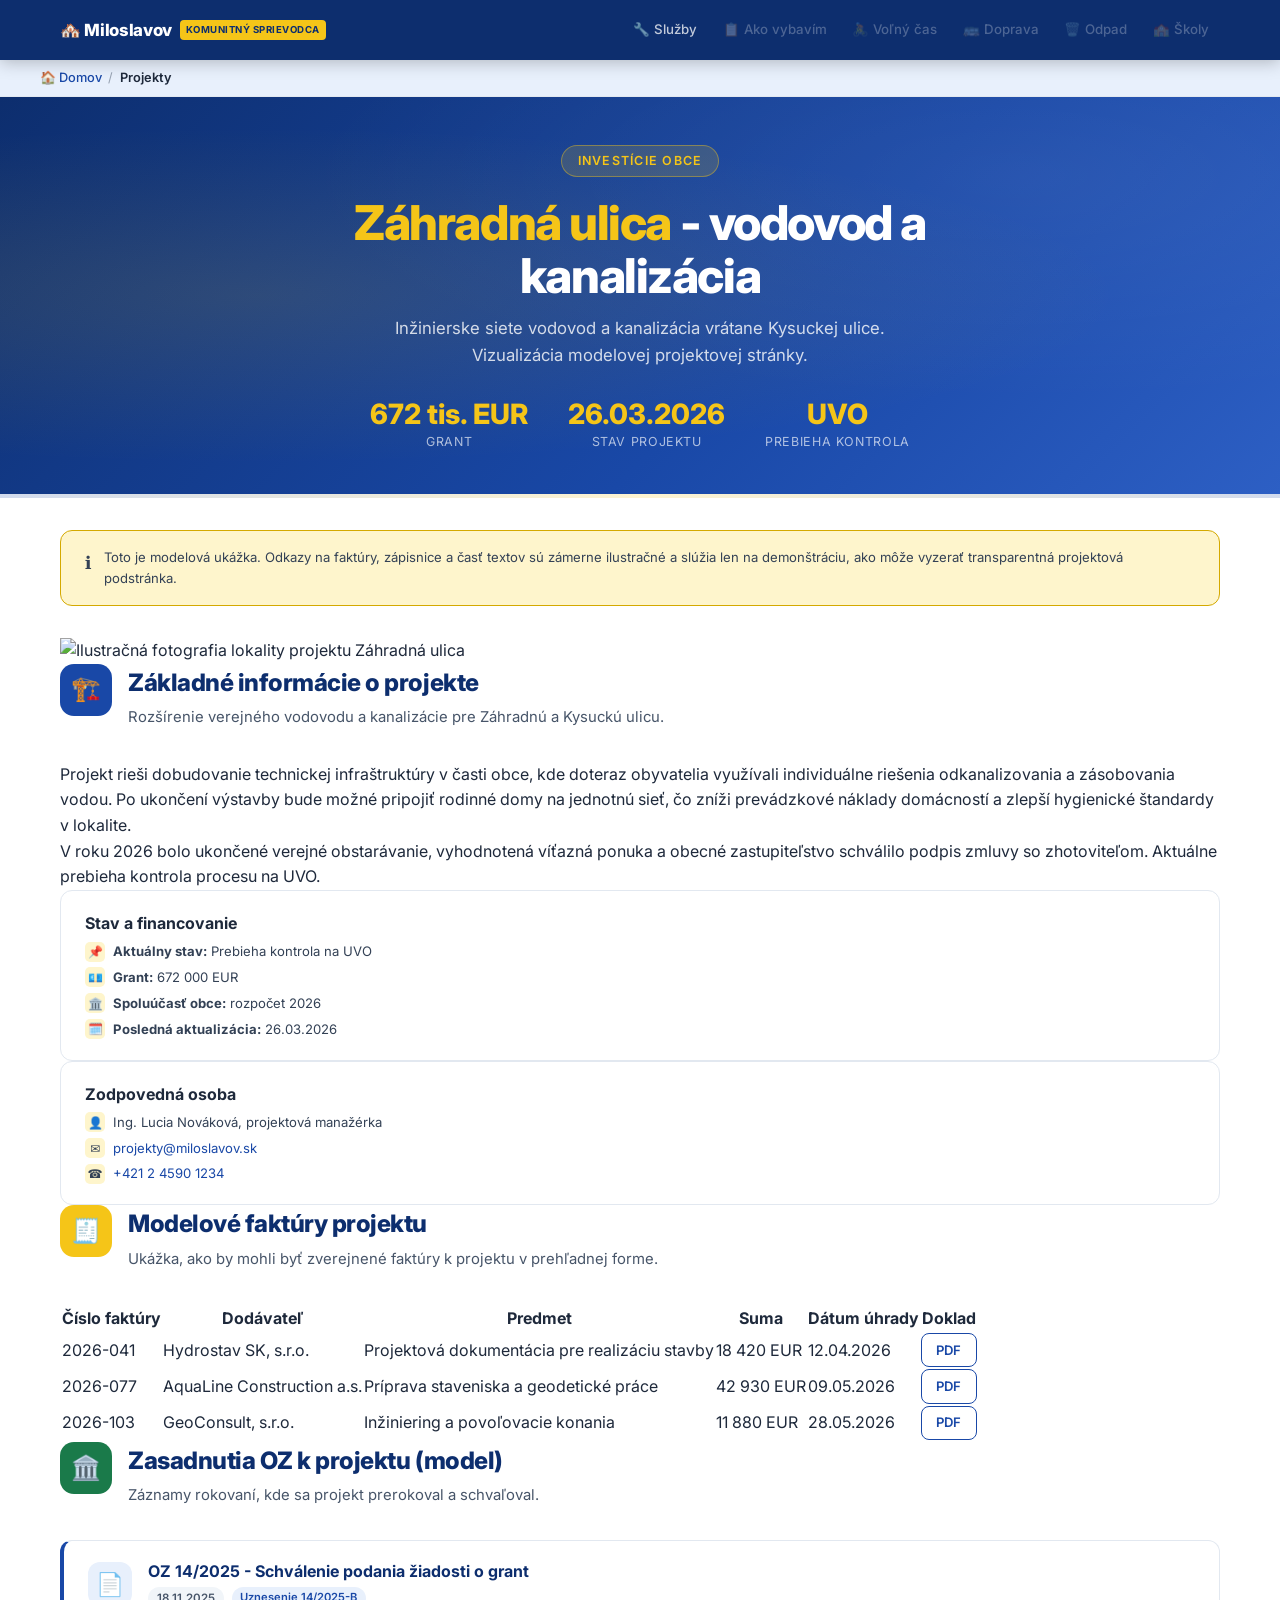
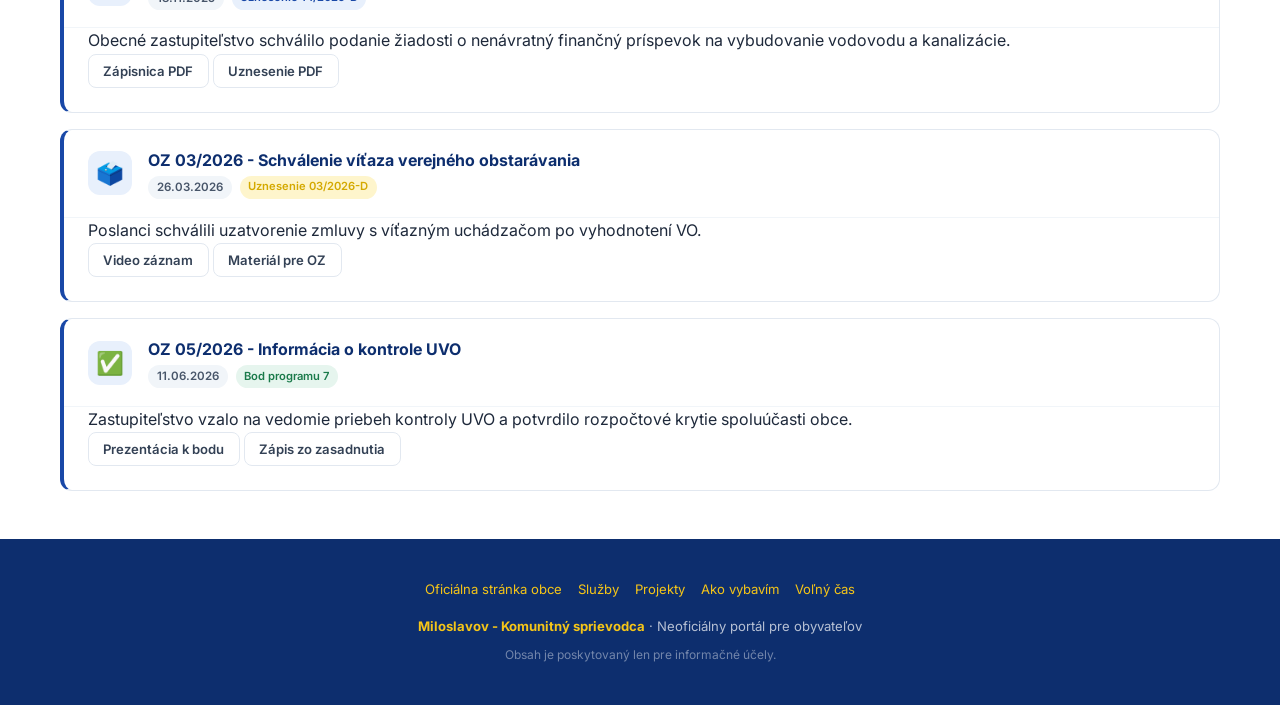
==== projekty/index.html @ 595dd6c3 "feat: Pridaná úvodná stránka, stránka služieb s prvými prevádzkami, modelová stránka projektu" ====
<!DOCTYPE html>
<html lang="sk">
<head>
  <meta charset="UTF-8" />
  <meta name="viewport" content="width=device-width, initial-scale=1.0" />
  <title>Projekty obce - Záhradná ulica | Miloslavov</title>
  <meta name="description" content="Modelová stránka projektu obce: Záhradná ulica - vodovod a kanalizácia." />
  <link rel="preconnect" href="https://fonts.googleapis.com" />
  <link rel="preconnect" href="https://fonts.gstatic.com" crossorigin />
  <link href="https://fonts.googleapis.com/css2?family=Inter:wght@400;500;600;700;800&display=swap" rel="stylesheet" />
  <link rel="stylesheet" href="../assets/style.css" />
</head>
<body>
<script src="../assets/nav.js"></script>
<div class="breadcrumb-bar"><div class="breadcrumb"><a href="../">🏠 Domov</a> <span class="sep">/</span> <span class="current">Projekty</span></div></div>
<header class="hero compact">
  <div class="hero-content">
    <div class="hero-label">Investície obce</div>
    <h1><span>Záhradná ulica</span> - vodovod a kanalizácia</h1>
    <p>Inžinierske siete vodovod a kanalizácia vrátane Kysuckej ulice. Vizualizácia modelovej projektovej stránky.</p>
    <div class="hero-stats">
      <div class="hero-stat"><span class="num">672 tis. EUR</span><span class="lbl">grant</span></div>
      <div class="hero-stat"><span class="num">26.03.2026</span><span class="lbl">stav projektu</span></div>
      <div class="hero-stat"><span class="num">UVO</span><span class="lbl">prebieha kontrola</span></div>
    </div>
  </div>
</header>
<div class="colored-divider"></div>

<main class="page-wrapper tight">
  <div class="disclaimer">
    <div class="disclaimer-icon">ℹ️</div>
    <div>
      Toto je modelová ukážka. Odkazy na faktúry, zápisnice a časť textov sú zámerne ilustračné a slúžia len na demonštráciu, ako môže vyzerať transparentná projektová podstránka.
    </div>
  </div>

  <section class="project-layout">
    <article class="project-main-card">
      <img class="project-cover" src="https://i.imgur.com/CqwAj5X.jpeg" alt="Ilustračná fotografia lokality projektu Záhradná ulica" />
      <div class="project-main-content">
        <div class="section-header">
          <div class="section-icon">🏗️</div>
          <div class="section-title-group">
            <h2>Základné informácie o projekte</h2>
            <p>Rozšírenie verejného vodovodu a kanalizácie pre Záhradnú a Kysuckú ulicu.</p>
          </div>
        </div>
        <p>
          Projekt rieši dobudovanie technickej infraštruktúry v časti obce, kde doteraz obyvatelia využívali
          individuálne riešenia odkanalizovania a zásobovania vodou. Po ukončení výstavby bude možné pripojiť
          rodinné domy na jednotnú sieť, čo zníži prevádzkové náklady domácností a zlepší hygienické štandardy v lokalite.
        </p>
        <p>
          V roku 2026 bolo ukončené verejné obstarávanie, vyhodnotená víťazná ponuka a obecné zastupiteľstvo
          schválilo podpis zmluvy so zhotoviteľom. Aktuálne prebieha kontrola procesu na UVO.
        </p>
      </div>
    </article>

    <aside class="project-side-stack">
      <div class="service-card">
        <h3>Stav a financovanie</h3>
        <div class="contact-list">
          <div class="contact-item"><span class="icon">📌</span><span><strong>Aktuálny stav:</strong> Prebieha kontrola na UVO</span></div>
          <div class="contact-item"><span class="icon">💶</span><span><strong>Grant:</strong> 672 000 EUR</span></div>
          <div class="contact-item"><span class="icon">🏛️</span><span><strong>Spoluúčasť obce:</strong> rozpočet 2026</span></div>
          <div class="contact-item"><span class="icon">🗓️</span><span><strong>Posledná aktualizácia:</strong> 26.03.2026</span></div>
        </div>
      </div>

      <div class="service-card">
        <h3>Zodpovedná osoba</h3>
        <div class="contact-list">
          <div class="contact-item"><span class="icon">👤</span><span>Ing. Lucia Nováková, projektová manažérka</span></div>
          <div class="contact-item"><span class="icon">✉️</span><span><a href="mailto:projekty@miloslavov.sk">projekty@miloslavov.sk</a></span></div>
          <div class="contact-item"><span class="icon">☎️</span><span><a href="tel:+421245901234">+421 2 4590 1234</a></span></div>
        </div>
      </div>
    </aside>
  </section>

  <section class="project-section">
    <div class="section-header">
      <div class="section-icon yellow">🧾</div>
      <div class="section-title-group">
        <h2>Modelové faktúry projektu</h2>
        <p>Ukážka, ako by mohli byť zverejnené faktúry k projektu v prehľadnej forme.</p>
      </div>
    </div>
    <div class="project-table-wrap">
      <table class="project-table">
        <thead>
          <tr>
            <th>Číslo faktúry</th>
            <th>Dodávateľ</th>
            <th>Predmet</th>
            <th>Suma</th>
            <th>Dátum úhrady</th>
            <th>Doklad</th>
          </tr>
        </thead>
        <tbody>
          <tr>
            <td>2026-041</td>
            <td>Hydrostav SK, s.r.o.</td>
            <td>Projektová dokumentácia pre realizáciu stavby</td>
            <td>18 420 EUR</td>
            <td>12.04.2026</td>
            <td><a class="link-btn" href="#">PDF</a></td>
          </tr>
          <tr>
            <td>2026-077</td>
            <td>AquaLine Construction a.s.</td>
            <td>Príprava staveniska a geodetické práce</td>
            <td>42 930 EUR</td>
            <td>09.05.2026</td>
            <td><a class="link-btn" href="#">PDF</a></td>
          </tr>
          <tr>
            <td>2026-103</td>
            <td>GeoConsult, s.r.o.</td>
            <td>Inžiniering a povoľovacie konania</td>
            <td>11 880 EUR</td>
            <td>28.05.2026</td>
            <td><a class="link-btn" href="#">PDF</a></td>
          </tr>
        </tbody>
      </table>
    </div>
  </section>

  <section class="project-section">
    <div class="section-header">
      <div class="section-icon green">🏛️</div>
      <div class="section-title-group">
        <h2>Zasadnutia OZ k projektu (model)</h2>
        <p>Záznamy rokovaní, kde sa projekt prerokoval a schvaľoval.</p>
      </div>
    </div>
    <div class="guide-list">
      <article class="guide-card open">
        <div class="guide-header">
          <div class="guide-icon">📄</div>
          <div class="guide-header-text">
            <h2>OZ 14/2025 - Schválenie podania žiadosti o grant</h2>
            <div class="guide-header-meta"><span class="guide-time">18.11.2025</span><span class="tag">Uznesenie 14/2025-B</span></div>
          </div>
        </div>
        <div class="guide-body">
          <p>Obecné zastupiteľstvo schválilo podanie žiadosti o nenávratný finančný príspevok na vybudovanie vodovodu a kanalizácie.</p>
          <a class="link-btn secondary" href="#">Zápisnica PDF</a>
          <a class="link-btn secondary" href="#">Uznesenie PDF</a>
        </div>
      </article>

      <article class="guide-card open">
        <div class="guide-header">
          <div class="guide-icon">🗳️</div>
          <div class="guide-header-text">
            <h2>OZ 03/2026 - Schválenie víťaza verejného obstarávania</h2>
            <div class="guide-header-meta"><span class="guide-time">26.03.2026</span><span class="tag yellow">Uznesenie 03/2026-D</span></div>
          </div>
        </div>
        <div class="guide-body">
          <p>Poslanci schválili uzatvorenie zmluvy s víťazným uchádzačom po vyhodnotení VO.</p>
          <a class="link-btn secondary" href="#">Video záznam</a>
          <a class="link-btn secondary" href="#">Materiál pre OZ</a>
        </div>
      </article>

      <article class="guide-card open">
        <div class="guide-header">
          <div class="guide-icon">✅</div>
          <div class="guide-header-text">
            <h2>OZ 05/2026 - Informácia o kontrole UVO</h2>
            <div class="guide-header-meta"><span class="guide-time">11.06.2026</span><span class="tag green">Bod programu 7</span></div>
          </div>
        </div>
        <div class="guide-body">
          <p>Zastupiteľstvo vzalo na vedomie priebeh kontroly UVO a potvrdilo rozpočtové krytie spoluúčasti obce.</p>
          <a class="link-btn secondary" href="#">Prezentácia k bodu</a>
          <a class="link-btn secondary" href="#">Zápis zo zasadnutia</a>
        </div>
      </article>
    </div>
  </section>
</main>

<footer>
  <div class="footer-links">
    <a href="https://www.miloslavov.sk" target="_blank" rel="noopener">Oficiálna stránka obce</a>
    <a href="../sluzby/">Služby</a>
    <a href="../projekty/">Projekty</a>
    <a href="../ako-vybavim/">Ako vybavím</a>
    <a href="../volny-cas/">Voľný čas</a>
  </div>
  <p><strong>Miloslavov - Komunitný sprievodca</strong> · Neoficiálny portál pre obyvateľov</p>
  <p style="margin-top:0.5rem;font-size:0.75rem;opacity:0.6;">Obsah je poskytovaný len pre informačné účely.</p>
</footer>
</body>
</html>
---- assets/style.css ----
/* ===================== PREMENNÉ / FARBY ===================== */
:root {
  --blue:        #1948A7;
  --blue-dark:   #0D2E6E;
  --blue-light:  #E8F0FC;
  --blue-mid:    #2D5FC4;
  --yellow:      #F5C518;
  --yellow-dark: #D4A900;
  --yellow-light:#FEF5CC;
  --white:       #FFFFFF;
  --gray-50:     #F8FAFC;
  --gray-100:    #F1F5F9;
  --gray-200:    #E2E8F0;
  --gray-600:    #475569;
  --gray-700:    #334155;
  --gray-800:    #1E293B;
  --radius:      12px;
  --shadow:      0 4px 24px rgba(25,72,167,0.10);
  --shadow-md:   0 8px 32px rgba(25,72,167,0.16);
  --max-w:       1200px;
}

/* ===================== RESET ===================== */
*, *::before, *::after { box-sizing: border-box; margin: 0; padding: 0; }
html { scroll-behavior: smooth; }
body {
  font-family: 'Inter', system-ui, -apple-system, sans-serif;
  color: var(--gray-800);
  background: var(--white);
  line-height: 1.6;
}
a { color: inherit; text-decoration: none; }
ul { list-style: none; }

/* ===================== NAV ===================== */
.nav-wrapper {
  position: sticky;
  top: 0;
  z-index: 100;
  background: var(--blue-dark);
  box-shadow: 0 2px 16px rgba(0,0,0,0.25);
}
.nav-inner {
  max-width: var(--max-w);
  margin: 0 auto;
  padding: 0 1.25rem;
  display: flex;
  align-items: center;
  gap: 1rem;
  height: 60px;
}
.nav-brand {
  display: flex;
  align-items: center;
  gap: 0.5rem;
  color: var(--white);
  font-weight: 800;
  font-size: 1.05rem;
  letter-spacing: -0.02em;
  white-space: nowrap;
  flex-shrink: 0;
}
.nav-brand .badge {
  background: var(--yellow);
  color: var(--blue-dark);
  font-size: 0.6rem;
  font-weight: 700;
  padding: 2px 6px;
  border-radius: 4px;
  text-transform: uppercase;
  letter-spacing: 0.05em;
}
.nav-sep { flex: 1; }
.nav-links {
  display: flex;
  align-items: center;
  gap: 0.2rem;
  overflow-x: auto;
  scrollbar-width: none;
}
.nav-links::-webkit-scrollbar { display: none; }
.nav-links a {
  color: rgba(255,255,255,0.75);
  font-size: 0.83rem;
  font-weight: 500;
  padding: 0.4rem 0.7rem;
  border-radius: 8px;
  white-space: nowrap;
  transition: background 0.18s, color 0.18s;
}
.nav-links a:hover,
.nav-links a.active {
  background: rgba(255,255,255,0.13);
  color: var(--white);
}
.nav-links a.disabled {
  opacity: 0.35;
  cursor: not-allowed;
  pointer-events: none;
}

/* ===================== BREADCRUMB ===================== */
.breadcrumb-bar {
  background: var(--blue-light);
  border-bottom: 1px solid var(--gray-200);
  padding: 0.5rem 1.25rem;
}
.breadcrumb {
  max-width: var(--max-w);
  margin: 0 auto;
  display: flex;
  align-items: center;
  gap: 0.4rem;
  font-size: 0.8rem;
  color: var(--gray-600);
  flex-wrap: wrap;
}
.breadcrumb a { color: var(--blue); font-weight: 500; }
.breadcrumb a:hover { text-decoration: underline; }
.breadcrumb .sep { color: var(--gray-600); opacity: 0.5; }
.breadcrumb .current { color: var(--gray-800); font-weight: 600; }

/* ===================== HERO ===================== */
.hero {
  background: linear-gradient(135deg, var(--blue-dark) 0%, var(--blue) 60%, var(--blue-mid) 100%);
  color: var(--white);
  padding: 5rem 1.25rem 4rem;
  text-align: center;
  position: relative;
  overflow: hidden;
}
.hero::before {
  content: '';
  position: absolute;
  inset: 0;
  background:
    radial-gradient(ellipse at 20% 50%, rgba(245,197,24,0.12) 0%, transparent 60%),
    radial-gradient(ellipse at 80% 20%, rgba(255,255,255,0.06) 0%, transparent 50%);
}
.hero.compact { padding: 3rem 1.25rem 2.5rem; }
.hero-content { position: relative; max-width: 720px; margin: 0 auto; }
.hero-label {
  display: inline-block;
  background: rgba(245,197,24,0.15);
  border: 1px solid rgba(245,197,24,0.4);
  color: var(--yellow);
  font-size: 0.78rem;
  font-weight: 600;
  letter-spacing: 0.1em;
  text-transform: uppercase;
  padding: 0.3rem 1rem;
  border-radius: 100px;
  margin-bottom: 1.25rem;
}
.hero h1 {
  font-size: clamp(2rem, 5vw, 3rem);
  font-weight: 800;
  letter-spacing: -0.03em;
  line-height: 1.1;
  margin-bottom: 0.75rem;
}
.hero h1 span { color: var(--yellow); }
.hero p {
  font-size: 1.05rem;
  color: rgba(255,255,255,0.8);
  max-width: 560px;
  margin: 0 auto 2rem;
}
.hero-stats {
  display: flex;
  justify-content: center;
  gap: 2.5rem;
  flex-wrap: wrap;
}
.hero-stat .num {
  display: block;
  font-size: 1.75rem;
  font-weight: 800;
  color: var(--yellow);
  line-height: 1;
}
.hero-stat .lbl {
  font-size: 0.78rem;
  color: rgba(255,255,255,0.65);
  text-transform: uppercase;
  letter-spacing: 0.05em;
}

/* ===================== WRAPPER ===================== */
.page-wrapper {
  max-width: var(--max-w);
  margin: 0 auto;
  padding: 3rem 1.25rem;
}
.page-wrapper.tight { padding-top: 2rem; }

/* ===================== SEKCIA ===================== */
.section-header {
  display: flex;
  align-items: flex-start;
  gap: 1rem;
  margin-bottom: 2rem;
}
.section-icon {
  flex-shrink: 0;
  width: 52px;
  height: 52px;
  border-radius: 14px;
  display: flex;
  align-items: center;
  justify-content: center;
  font-size: 1.5rem;
  background: var(--blue);
  color: var(--white);
}
.section-icon.yellow { background: var(--yellow); color: var(--blue-dark); }
.section-icon.green  { background: #1A7A4A; color: var(--white); }
.section-title-group h2 {
  font-size: 1.5rem;
  font-weight: 800;
  letter-spacing: -0.02em;
  color: var(--blue-dark);
  margin-bottom: 0.25rem;
}
.section-title-group p { color: var(--gray-600); font-size: 0.93rem; }

/* ===================== HUB KARTY (index.html) ===================== */
.hub-grid {
  display: grid;
  grid-template-columns: repeat(auto-fill, minmax(320px, 1fr));
  gap: 1.25rem;
}
.hub-card {
  background: var(--white);
  border: 1px solid var(--gray-200);
  border-radius: var(--radius);
  padding: 1.75rem;
  display: flex;
  flex-direction: column;
  gap: 0.75rem;
  transition: box-shadow 0.2s, transform 0.2s, border-color 0.2s;
  text-decoration: none;
  color: inherit;
}
.hub-card:hover {
  box-shadow: var(--shadow-md);
  transform: translateY(-3px);
  border-color: var(--blue);
}
.hub-card-top {
  display: flex;
  align-items: center;
  gap: 1rem;
}
.hub-emoji {
  width: 52px;
  height: 52px;
  border-radius: 14px;
  display: flex;
  align-items: center;
  justify-content: center;
  font-size: 1.6rem;
  flex-shrink: 0;
  background: var(--blue-light);
}
.hub-emoji.yellow { background: var(--yellow-light); }
.hub-emoji.green  { background: #E6F5EE; }
.hub-card h3 { font-size: 1.05rem; font-weight: 700; color: var(--blue-dark); }
.hub-card p  { font-size: 0.84rem; color: var(--gray-600); flex: 1; }
.hub-card-footer {
  display: flex;
  align-items: center;
  justify-content: space-between;
  margin-top: 0.25rem;
}
.hub-count {
  font-size: 0.75rem;
  font-weight: 600;
  color: var(--gray-600);
  background: var(--gray-100);
  padding: 0.2rem 0.6rem;
  border-radius: 100px;
}
.hub-arrow {
  font-size: 0.82rem;
  font-weight: 700;
  color: var(--blue);
  display: flex;
  align-items: center;
  gap: 0.25rem;
  transition: gap 0.18s;
}
.hub-card:hover .hub-arrow { gap: 0.5rem; }

/* ── DISABLED HUB KARTA ── */
.hub-card.disabled {
  opacity: 0.45;
  filter: grayscale(0.6);
  cursor: not-allowed;
  pointer-events: none;
}
.hub-card.disabled .hub-arrow { display: none; }
.hub-coming-soon {
  margin-top: 0.25rem;
  display: inline-flex;
  align-items: center;
  font-size: 0.75rem;
  font-weight: 700;
  color: var(--gray-600);
  background: var(--gray-100);
  padding: 0.2rem 0.6rem;
  border-radius: 100px;
}

/* ===================== SERVICE KARTY ===================== */
.services-grid {
  display: grid;
  grid-template-columns: repeat(auto-fill, minmax(280px, 1fr));
  gap: 1.25rem;
}
.service-card {
  background: var(--white);
  border: 1px solid var(--gray-200);
  border-radius: var(--radius);
  padding: 1.25rem 1.5rem;
  transition: box-shadow 0.2s, transform 0.2s, border-color 0.2s;
}
.service-card:hover {
  box-shadow: var(--shadow-md);
  transform: translateY(-2px);
  border-color: var(--blue);
}
.service-cat-label {
  display: inline-flex;
  align-items: center;
  gap: 0.35rem;
  font-size: 0.7rem;
  font-weight: 700;
  text-transform: uppercase;
  letter-spacing: 0.08em;
  color: var(--blue);
  background: var(--blue-light);
  padding: 0.2rem 0.6rem;
  border-radius: 100px;
  margin-bottom: 0.75rem;
}
.service-card h3 { font-size: 1rem; font-weight: 700; margin-bottom: 0.3rem; color: var(--gray-800); }
.service-card .desc { font-size: 0.85rem; color: var(--gray-600); margin-bottom: 0.75rem; }
.contact-list { display: flex; flex-direction: column; gap: 0.3rem; }
.contact-item {
  display: flex;
  align-items: center;
  gap: 0.5rem;
  font-size: 0.82rem;
  color: var(--gray-700);
}
.contact-item .icon {
  width: 20px;
  height: 20px;
  background: var(--yellow-light);
  border-radius: 5px;
  display: flex;
  align-items: center;
  justify-content: center;
  font-size: 0.75rem;
  flex-shrink: 0;
}
.contact-item a { color: var(--blue); text-decoration: none; }
.contact-item a:hover { text-decoration: underline; }
.map-links {
  display: flex;
  gap: 0.5rem;
  margin-top: 0.85rem;
  flex-wrap: wrap;
}
.map-btn {
  display: inline-flex;
  align-items: center;
  gap: 0.35rem;
  font-size: 0.75rem;
  font-weight: 600;
  padding: 0.25rem 0.65rem;
  border-radius: 100px;
  border: 1px solid var(--gray-200);
  background: var(--white);
  color: var(--gray-700);
  text-decoration: none;
  transition: border-color 0.15s, background 0.15s;
}
.map-btn:hover { border-color: var(--blue); background: var(--blue-light); color: var(--blue); }
.map-btn-icon { width: 14px; height: 14px; object-fit: contain; }
.add-service-card {
  background: none;
  border: 2px dashed var(--gray-200);
  border-radius: var(--radius);
  padding: 1.25rem 1.5rem;
  display: flex;
  flex-direction: column;
  align-items: center;
  justify-content: center;
  gap: 0.5rem;
  color: var(--gray-600);
  font-size: 0.85rem;
  text-align: center;
  min-height: 140px;
  transition: border-color 0.2s, color 0.2s;
  cursor: pointer;
}
.add-service-card:hover { border-color: var(--blue); color: var(--blue); }
.add-service-card .plus { font-size: 1.5rem; line-height: 1; font-weight: 300; }

/* ===================== HOW-TO ===================== */
.howto-list { display: flex; flex-direction: column; gap: 1rem; }
.howto-item {
  background: var(--white);
  border: 1px solid var(--gray-200);
  border-left: 4px solid var(--blue);
  border-radius: var(--radius);
  padding: 1.25rem 1.5rem;
  display: flex;
  gap: 1rem;
  align-items: flex-start;
  transition: box-shadow 0.2s;
}
.howto-item:hover { box-shadow: var(--shadow); }
.howto-num {
  flex-shrink: 0;
  width: 32px;
  height: 32px;
  background: var(--blue);
  color: var(--white);
  font-weight: 800;
  font-size: 0.85rem;
  border-radius: 8px;
  display: flex;
  align-items: center;
  justify-content: center;
}
.howto-content h3 { font-size: 0.95rem; font-weight: 700; margin-bottom: 0.25rem; color: var(--blue-dark); }
.howto-content p  { font-size: 0.82rem; color: var(--gray-600); margin-bottom: 0.5rem; }
.howto-tags { display: flex; flex-wrap: wrap; gap: 0.35rem; }

/* ===================== TAGY ===================== */
.tag {
  font-size: 0.7rem;
  font-weight: 600;
  padding: 0.15rem 0.55rem;
  border-radius: 100px;
  background: var(--blue-light);
  color: var(--blue);
}
.tag.yellow { background: var(--yellow-light); color: var(--yellow-dark); }
.tag.green  { background: #E6F5EE; color: #1A7A4A; }
.tag.gray   { background: var(--gray-100); color: var(--gray-700); }

/* ===================== TRASY (cyklotrasy) ===================== */
.route-list { display: flex; flex-direction: column; gap: 1.5rem; }
.route-card {
  background: var(--white);
  border: 1px solid var(--gray-200);
  border-radius: var(--radius);
  overflow: hidden;
  transition: box-shadow 0.2s;
}
.route-card:hover { box-shadow: var(--shadow-md); }
.route-header {
  display: flex;
  align-items: center;
  justify-content: space-between;
  padding: 1.25rem 1.5rem;
  border-bottom: 1px solid var(--gray-200);
  gap: 1rem;
  flex-wrap: wrap;
}
.route-title-area { display: flex; align-items: center; gap: 0.75rem; }
.route-num {
  width: 36px;
  height: 36px;
  background: var(--blue);
  color: var(--white);
  font-weight: 800;
  font-size: 0.9rem;
  border-radius: 9px;
  display: flex;
  align-items: center;
  justify-content: center;
  flex-shrink: 0;
}
.route-name { font-size: 1.05rem; font-weight: 700; color: var(--blue-dark); }
.route-meta {
  display: flex;
  gap: 0.75rem;
  flex-wrap: wrap;
}
.route-badge {
  display: flex;
  align-items: center;
  gap: 0.3rem;
  font-size: 0.78rem;
  font-weight: 600;
  padding: 0.25rem 0.7rem;
  border-radius: 100px;
  background: var(--gray-100);
  color: var(--gray-700);
}
.route-badge.easy   { background: #E6F5EE; color: #1A7A4A; }
.route-badge.medium { background: var(--yellow-light); color: var(--yellow-dark); }
.route-badge.hard   { background: #FEECEC; color: #C0392B; }
.route-body { padding: 1.25rem 1.5rem; }
.route-body p { font-size: 0.88rem; color: var(--gray-700); margin-bottom: 1rem; line-height: 1.7; }
.route-points { display: flex; flex-direction: column; gap: 0; margin-bottom: 1rem; }
.route-point {
  display: flex;
  align-items: flex-start;
  gap: 0.75rem;
  padding: 0.5rem 0;
  border-bottom: 1px solid var(--gray-100);
  font-size: 0.83rem;
  color: var(--gray-700);
}
.route-point:last-child { border-bottom: none; }
.route-dot {
  width: 20px;
  height: 20px;
  border-radius: 50%;
  background: var(--blue);
  border: 3px solid var(--blue-light);
  flex-shrink: 0;
  margin-top: 0.1rem;
}
.route-dot.start { background: #1A7A4A; border-color: #E6F5EE; }
.route-dot.end   { background: var(--yellow-dark); border-color: var(--yellow-light); }
.route-footer {
  padding: 0.75rem 1.5rem;
  background: var(--gray-50);
  border-top: 1px solid var(--gray-200);
  display: flex;
  gap: 0.75rem;
  flex-wrap: wrap;
  align-items: center;
}

/* ===================== LINK BTN ===================== */
.link-btn {
  display: inline-flex;
  align-items: center;
  gap: 0.35rem;
  font-size: 0.82rem;
  font-weight: 600;
  color: var(--blue);
  padding: 0.35rem 0.9rem;
  border: 1.5px solid var(--blue);
  border-radius: 8px;
  transition: background 0.18s, color 0.18s;
}
.link-btn:hover { background: var(--blue); color: var(--white); }
.link-btn.secondary {
  color: var(--gray-700);
  border-color: var(--gray-200);
}
.link-btn.secondary:hover { background: var(--gray-100); color: var(--gray-800); }

/* ===================== DISCLAIMER ===================== */
.disclaimer {
  background: var(--yellow-light);
  border: 1px solid var(--yellow-dark);
  border-radius: var(--radius);
  padding: 1rem 1.5rem;
  display: flex;
  gap: 0.75rem;
  align-items: flex-start;
  font-size: 0.82rem;
  color: var(--gray-700);
  margin-bottom: 2rem;
}
.disclaimer-icon { font-size: 1.1rem; flex-shrink: 0; margin-top: 0.1rem; }

/* ===================== DIVIDER ===================== */
.section-divider {
  height: 1px;
  background: var(--gray-200);
  margin: 0;
}
.colored-divider {
  height: 4px;
  background: linear-gradient(90deg, var(--blue) 0%, var(--yellow) 50%, var(--blue) 100%);
  opacity: 0.2;
}

/* ===================== FOOTER ===================== */
footer {
  background: var(--blue-dark);
  color: rgba(255,255,255,0.7);
  padding: 2.5rem 1.25rem;
  text-align: center;
  font-size: 0.82rem;
}
footer strong { color: var(--yellow); }
footer a { color: var(--yellow); }
footer a:hover { text-decoration: underline; }
footer a.disabled {
  opacity: 0.35;
  cursor: not-allowed;
  pointer-events: none;
  text-decoration: none;
}
.footer-links {
  display: flex;
  justify-content: center;
  flex-wrap: wrap;
  gap: 1rem;
  margin-bottom: 1rem;
}

/* ===================== FILTER LIŠTA ===================== */
.filter-wrapper {
  background: var(--white);
  border-bottom: 1px solid var(--gray-200);
  position: sticky;
  top: 60px;
  z-index: 90;
  box-shadow: 0 2px 8px rgba(0,0,0,0.06);
}
.filter-inner {
  max-width: var(--max-w);
  margin: 0 auto;
  padding: 0.6rem 1.25rem;
  display: flex;
  gap: 0.4rem;
  overflow-x: auto;
  scrollbar-width: none;
  align-items: center;
}
.filter-inner::-webkit-scrollbar { display: none; }
.filter-label {
  font-size: 0.75rem;
  font-weight: 700;
  color: var(--gray-600);
  white-space: nowrap;
  text-transform: uppercase;
  letter-spacing: 0.06em;
  margin-right: 0.25rem;
  flex-shrink: 0;
}
.cat-btn {
  display: flex;
  align-items: center;
  gap: 0.3rem;
  font-family: inherit;
  font-size: 0.82rem;
  font-weight: 600;
  color: var(--gray-700);
  background: var(--gray-100);
  border: 1.5px solid transparent;
  border-radius: 100px;
  padding: 0.35rem 0.9rem;
  cursor: pointer;
  white-space: nowrap;
  transition: background 0.16s, color 0.16s, border-color 0.16s;
}
.cat-btn:hover { background: var(--blue-light); color: var(--blue); }
.cat-btn.active { background: var(--blue); color: var(--white); border-color: var(--blue); }
.cat-btn .cat-count {
  background: rgba(255,255,255,0.25);
  border-radius: 100px;
  padding: 0 5px;
  font-size: 0.7rem;
  font-weight: 700;
  min-width: 18px;
  text-align: center;
}
.cat-btn:not(.active) .cat-count { background: var(--gray-200); color: var(--gray-600); }

/* ===================== SEKCIE KATEGÓRIÍ (sluzby) ===================== */
.cat-section { margin-bottom: 3rem; }
.cat-section-header {
  display: flex;
  align-items: center;
  gap: 0.75rem;
  margin-bottom: 1.25rem;
  padding-bottom: 0.75rem;
  border-bottom: 2px solid var(--gray-200);
}
.cat-section-icon {
  width: 40px;
  height: 40px;
  border-radius: 10px;
  background: var(--blue-light);
  display: flex;
  align-items: center;
  justify-content: center;
  font-size: 1.2rem;
  flex-shrink: 0;
}
.cat-section-header h2 { font-size: 1.15rem; font-weight: 800; color: var(--blue-dark); margin: 0; }
.cat-section-header .cat-tag {
  margin-left: auto;
  font-size: 0.72rem;
  font-weight: 600;
  color: var(--gray-600);
  background: var(--gray-100);
  padding: 0.2rem 0.6rem;
  border-radius: 100px;
  white-space: nowrap;
}
.cat-section.hidden { display: none; }
.service-card.hidden,
.add-service-card.hidden { display: none; }

/* ── PRÁZDNY STAV ── */
.empty-state { display: none; text-align: center; padding: 3rem 1rem; color: var(--gray-600); }
.empty-state .big { font-size: 2.5rem; margin-bottom: 0.5rem; }
.empty-state p { font-size: 0.9rem; }

/* ── MAPY BANNER ── */
.maps-banner {
  background: var(--blue-light);
  border: 1px solid rgba(25,72,167,0.2);
  border-radius: var(--radius);
  padding: 1.1rem 1.5rem;
  display: flex;
  gap: 1rem;
  align-items: flex-start;
  margin-bottom: 2rem;
  flex-wrap: wrap;
}
.maps-banner-text { flex: 1; min-width: 200px; }
.maps-banner-text strong { color: var(--blue-dark); font-size: 0.9rem; display: block; margin-bottom: 0.2rem; }
.maps-banner-text p { font-size: 0.8rem; color: var(--gray-700); margin: 0; }
.maps-banner-links { display: flex; gap: 0.5rem; flex-wrap: wrap; align-items: center; }
.map-link-btn {
  display: inline-flex;
  align-items: center;
  gap: 0.35rem;
  font-size: 0.8rem;
  font-weight: 700;
  padding: 0.45rem 1rem;
  border-radius: 8px;
  transition: opacity 0.18s;
  white-space: nowrap;
}
.map-link-btn:hover { opacity: 0.85; }
.map-link-btn.mapy { background: #E3001B; color: var(--white); }
.map-link-btn.google { background: var(--white); color: var(--gray-800); border: 1.5px solid var(--gray-200); }

/* ===================== GUIDE KARTY (ako-vybavim) ===================== */
.guide-list { display: flex; flex-direction: column; gap: 1rem; }
.guide-card {
  background: var(--white);
  border: 1px solid var(--gray-200);
  border-left: 4px solid var(--blue);
  border-radius: var(--radius);
  overflow: hidden;
  transition: box-shadow 0.2s;
}
.guide-card.yellow { border-left-color: var(--yellow-dark); }
.guide-card.green  { border-left-color: #1A7A4A; }
.guide-card.hidden { display: none; }
.guide-card:hover  { box-shadow: var(--shadow); }
.guide-header {
  display: flex;
  align-items: center;
  gap: 1rem;
  padding: 1.1rem 1.5rem;
  cursor: pointer;
  user-select: none;
}
.guide-icon {
  width: 44px;
  height: 44px;
  border-radius: 12px;
  background: var(--blue-light);
  display: flex;
  align-items: center;
  justify-content: center;
  font-size: 1.4rem;
  flex-shrink: 0;
}
.guide-card.yellow .guide-icon { background: var(--yellow-light); }
.guide-card.green  .guide-icon { background: #E6F5EE; }
.guide-header-text { flex: 1; }
.guide-header-text h2 { font-size: 1rem; font-weight: 700; color: var(--blue-dark); margin-bottom: 0.15rem; }
.guide-header-meta { display: flex; gap: 0.5rem; align-items: center; flex-wrap: wrap; }
.guide-time {
  font-size: 0.72rem;
  font-weight: 600;
  color: var(--gray-600);
  background: var(--gray-100);
  padding: 0.15rem 0.55rem;
  border-radius: 100px;
}
.guide-toggle { font-size: 1.2rem; color: var(--gray-600); transition: transform 0.25s; flex-shrink: 0; }
.guide-card.open .guide-toggle { transform: rotate(180deg); }
.guide-body {
  display: none;
  padding: 0 1.5rem 1.5rem;
  border-top: 1px solid var(--gray-100);
}
.guide-card.open .guide-body { display: block; }

/* ── KROKY ── */
.steps-list { display: flex; flex-direction: column; gap: 0; margin: 1rem 0; }
.step-item {
  display: flex;
  gap: 1rem;
  align-items: flex-start;
  padding: 0.85rem 0;
  border-bottom: 1px solid var(--gray-100);
}
.step-item:last-child { border-bottom: none; }
.step-num {
  flex-shrink: 0;
  width: 28px;
  height: 28px;
  background: var(--blue);
  color: var(--white);
  font-weight: 800;
  font-size: 0.78rem;
  border-radius: 8px;
  display: flex;
  align-items: center;
  justify-content: center;
  margin-top: 0.1rem;
}
.guide-card.yellow .step-num { background: var(--yellow-dark); }
.guide-card.green  .step-num { background: #1A7A4A; }
.step-content strong { font-size: 0.9rem; color: var(--gray-800); display: block; margin-bottom: 0.15rem; }
.step-content p { font-size: 0.82rem; color: var(--gray-600); margin: 0; }
.step-content a { color: var(--blue); text-decoration: underline; }

/* ── ZOZNAM DOKLADOV ── */
.doc-box {
  background: var(--gray-50);
  border: 1px solid var(--gray-200);
  border-radius: 8px;
  padding: 0.85rem 1.1rem;
  margin-top: 1rem;
}
.doc-box + .doc-box { margin-top: 0.5rem; }
.doc-box-title {
  font-size: 0.78rem;
  font-weight: 700;
  text-transform: uppercase;
  letter-spacing: 0.06em;
  color: var(--gray-600);
  margin-bottom: 0.6rem;
}
.doc-list { display: flex; flex-direction: column; gap: 0.3rem; }
.doc-item {
  display: flex;
  align-items: flex-start;
  gap: 0.5rem;
  font-size: 0.82rem;
  color: var(--gray-700);
}
.doc-item::before { content: '✓'; color: #1A7A4A; font-weight: 700; flex-shrink: 0; line-height: 1.5; }

/* ── INFO BOX ── */
.info-box {
  background: var(--blue-light);
  border: 1px solid rgba(25,72,167,0.2);
  border-radius: 8px;
  padding: 0.75rem 1rem;
  margin-top: 0.75rem;
  font-size: 0.82rem;
  color: var(--gray-700);
  display: flex;
  gap: 0.5rem;
  align-items: flex-start;
}
.info-box.yellow { background: var(--yellow-light); border-color: rgba(212,169,0,0.3); }

/* ── OBECNÝ ÚRAD KONTAKT ── */
.office-card {
  background: var(--blue-dark);
  color: var(--white);
  border-radius: var(--radius);
  padding: 1.5rem;
  display: flex;
  gap: 1.5rem;
  align-items: flex-start;
  flex-wrap: wrap;
  margin-bottom: 2rem;
}
.office-card h3 { font-size: 1rem; font-weight: 700; margin-bottom: 0.6rem; color: var(--yellow); }
.office-info { flex: 1; min-width: 200px; }
.office-item {
  display: flex;
  align-items: center;
  gap: 0.5rem;
  font-size: 0.83rem;
  color: rgba(255,255,255,0.8);
  margin-bottom: 0.35rem;
}
.office-item strong { color: var(--white); }

/* ===================== RESPONSIVE ===================== */
@media (max-width: 640px) {
  .hero { padding: 3.5rem 1rem 3rem; }
  .hero-stats { gap: 1.5rem; }
  .nav-brand .badge { display: none; }
  .page-wrapper { padding: 2rem 1rem; }
  .hub-grid { grid-template-columns: 1fr; }
  .route-header { flex-direction: column; align-items: flex-start; }
}
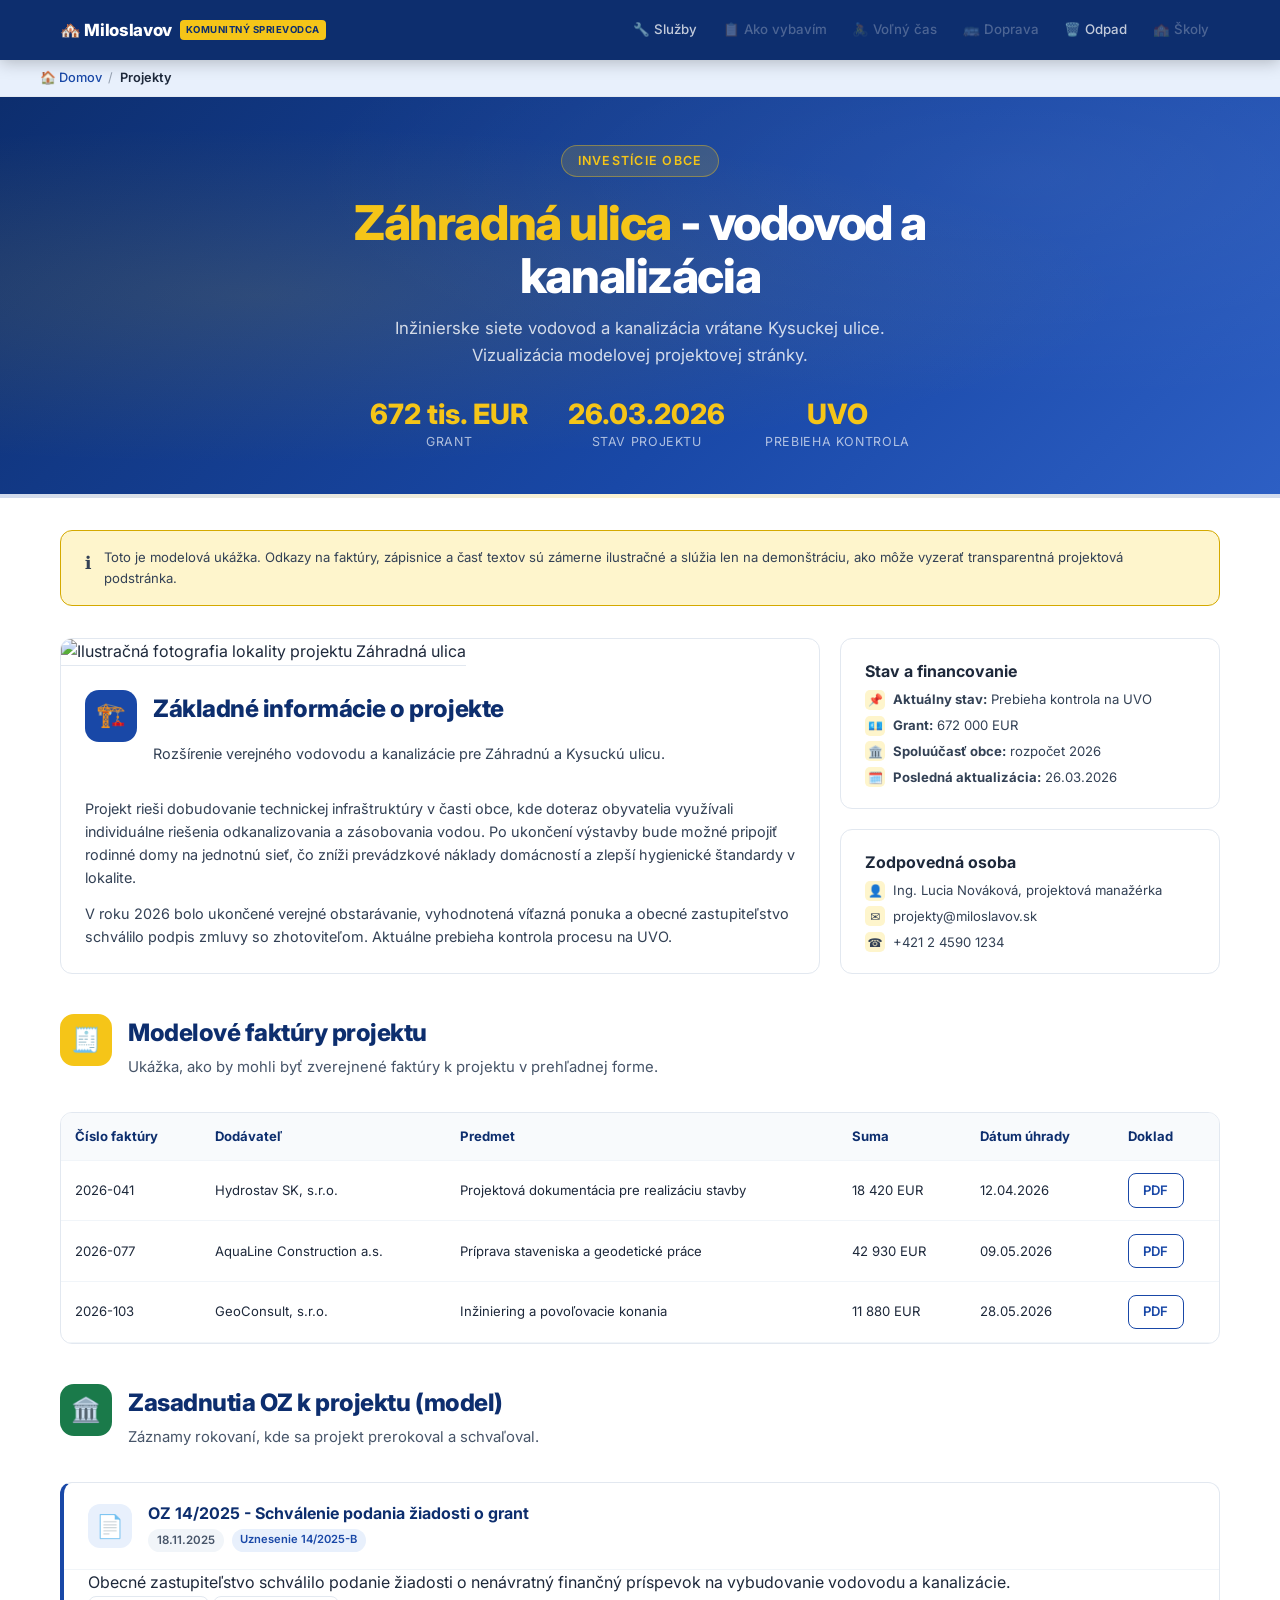
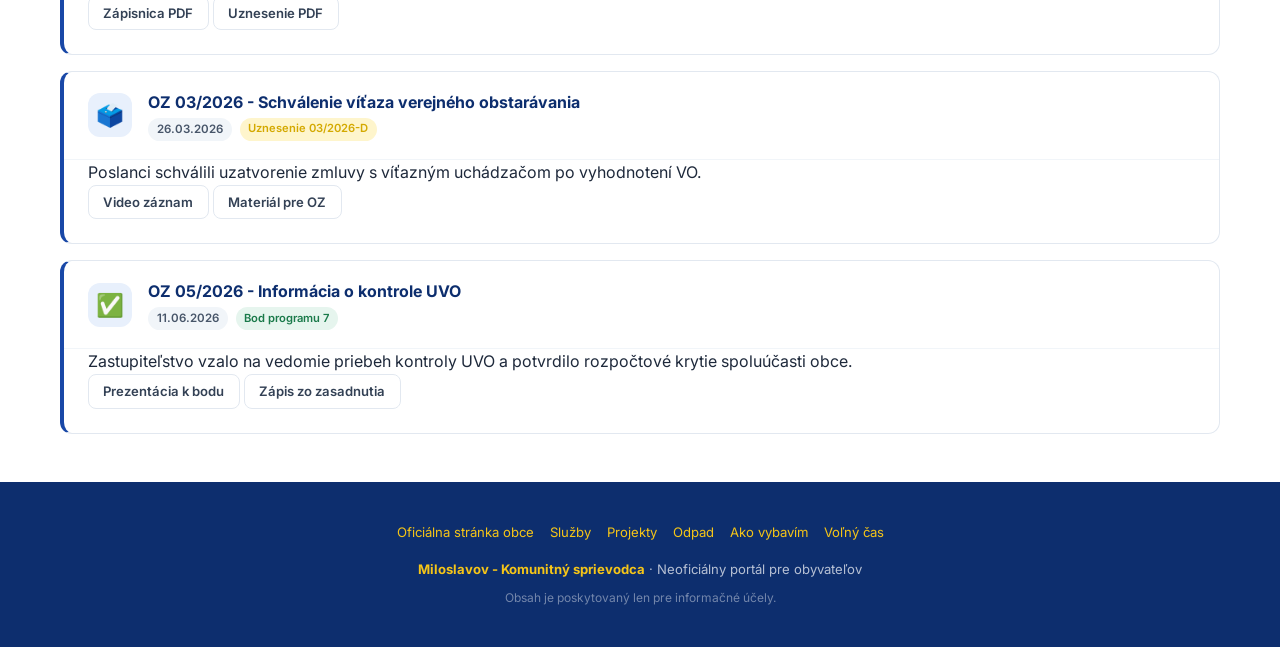
==== commit 9a480436: "feature: Pridaný generátor QR kodov pre odpad" ====
--- a/projekty/index.html
+++ b/projekty/index.html
@@ -192,6 +192,7 @@
     <a href="https://www.miloslavov.sk" target="_blank" rel="noopener">Oficiálna stránka obce</a>
     <a href="../sluzby/">Služby</a>
     <a href="../projekty/">Projekty</a>
+    <a href="../odpad/">Odpad</a>
     <a href="../ako-vybavim/">Ako vybavím</a>
     <a href="../volny-cas/">Voľný čas</a>
   </div>
@@ -201,4 +202,3 @@
 </body>
 </html>
 
-
--- a/assets/style.css
+++ b/assets/style.css
@@ -300,17 +300,6 @@
   pointer-events: none;
 }
 .hub-card.disabled .hub-arrow { display: none; }
-.hub-coming-soon {
-  margin-top: 0.25rem;
-  display: inline-flex;
-  align-items: center;
-  font-size: 0.75rem;
-  font-weight: 700;
-  color: var(--gray-600);
-  background: var(--gray-100);
-  padding: 0.2rem 0.6rem;
-  border-radius: 100px;
-}
 
 /* ===================== SERVICE KARTY ===================== */
 .services-grid {
@@ -365,30 +354,6 @@
   font-size: 0.75rem;
   flex-shrink: 0;
 }
-.contact-item a { color: var(--blue); text-decoration: none; }
-.contact-item a:hover { text-decoration: underline; }
-.map-links {
-  display: flex;
-  gap: 0.5rem;
-  margin-top: 0.85rem;
-  flex-wrap: wrap;
-}
-.map-btn {
-  display: inline-flex;
-  align-items: center;
-  gap: 0.35rem;
-  font-size: 0.75rem;
-  font-weight: 600;
-  padding: 0.25rem 0.65rem;
-  border-radius: 100px;
-  border: 1px solid var(--gray-200);
-  background: var(--white);
-  color: var(--gray-700);
-  text-decoration: none;
-  transition: border-color 0.15s, background 0.15s;
-}
-.map-btn:hover { border-color: var(--blue); background: var(--blue-light); color: var(--blue); }
-.map-btn-icon { width: 14px; height: 14px; object-fit: contain; }
 .add-service-card {
   background: none;
   border: 2px dashed var(--gray-200);
@@ -894,6 +859,380 @@
 }
 .office-item strong { color: var(--white); }
 
+/* ===================== PROJEKTY ===================== */
+.project-layout {
+  display: grid;
+  grid-template-columns: 2fr 1fr;
+  gap: 1.25rem;
+  margin-bottom: 2rem;
+}
+.project-main-card {
+  background: var(--white);
+  border: 1px solid var(--gray-200);
+  border-radius: var(--radius);
+  overflow: hidden;
+}
+.project-cover {
+  width: 100%;
+  height: 320px;
+  object-fit: cover;
+  border-bottom: 1px solid var(--gray-200);
+}
+.project-main-content {
+  padding: 1.5rem;
+}
+.project-main-content p {
+  font-size: 0.9rem;
+  color: var(--gray-700);
+  margin-top: 0.85rem;
+}
+.project-side-stack {
+  display: flex;
+  flex-direction: column;
+  gap: 1.25rem;
+}
+.project-section {
+  margin-top: 2.5rem;
+}
+.project-table-wrap {
+  border: 1px solid var(--gray-200);
+  border-radius: var(--radius);
+  overflow: auto;
+  background: var(--white);
+}
+.project-table {
+  width: 100%;
+  border-collapse: collapse;
+  min-width: 760px;
+}
+.project-table th,
+.project-table td {
+  text-align: left;
+  padding: 0.8rem 0.9rem;
+  border-bottom: 1px solid var(--gray-100);
+  font-size: 0.82rem;
+}
+.project-table th {
+  background: var(--gray-50);
+  color: var(--blue-dark);
+  font-weight: 700;
+  white-space: nowrap;
+}
+.project-table tbody tr:hover {
+  background: #FBFDFF;
+}
+
+/* ===================== ODPAD – PLATBA ===================== */
+.waste-grid {
+  display: grid;
+  grid-template-columns: minmax(0, 1.45fr) minmax(320px, 0.95fr);
+  gap: 1.5rem;
+  align-items: start;
+}
+.waste-stack {
+  display: flex;
+  flex-direction: column;
+  gap: 1.5rem;
+}
+.waste-panel {
+  background: var(--white);
+  border: 1px solid var(--gray-200);
+  border-radius: var(--radius);
+  padding: 1.5rem;
+}
+.waste-panel h3 {
+  font-size: 1.1rem;
+  font-weight: 800;
+  color: var(--blue-dark);
+  margin-bottom: 0.35rem;
+}
+.waste-panel-intro {
+  font-size: 0.87rem;
+  color: var(--gray-600);
+  margin-bottom: 1.1rem;
+}
+.waste-highlight-grid {
+  display: grid;
+  grid-template-columns: repeat(auto-fit, minmax(180px, 1fr));
+  gap: 0.9rem;
+}
+.waste-highlight {
+  background: var(--gray-50);
+  border: 1px solid var(--gray-200);
+  border-radius: 10px;
+  padding: 1rem;
+}
+.waste-highlight-label {
+  display: block;
+  font-size: 0.72rem;
+  font-weight: 700;
+  text-transform: uppercase;
+  letter-spacing: 0.06em;
+  color: var(--gray-600);
+  margin-bottom: 0.4rem;
+}
+.waste-highlight strong {
+  display: block;
+  color: var(--gray-800);
+  font-size: 0.96rem;
+  line-height: 1.45;
+}
+.waste-rates-table {
+  width: 100%;
+  border-collapse: collapse;
+}
+.waste-rates-table th,
+.waste-rates-table td {
+  text-align: left;
+  padding: 0.85rem 0.9rem;
+  border-bottom: 1px solid var(--gray-100);
+  font-size: 0.84rem;
+}
+.waste-rates-table th {
+  background: var(--gray-50);
+  color: var(--blue-dark);
+  font-weight: 700;
+}
+.waste-rates-table tbody tr:hover {
+  background: #FBFDFF;
+}
+.waste-form {
+  display: flex;
+  flex-direction: column;
+  gap: 1.1rem;
+}
+.waste-field-grid {
+  display: grid;
+  grid-template-columns: repeat(2, minmax(0, 1fr));
+  gap: 0.9rem;
+}
+.waste-field {
+  display: flex;
+  flex-direction: column;
+  gap: 0.4rem;
+}
+.waste-field.full-width {
+  grid-column: 1 / -1;
+}
+.waste-field label,
+.waste-fieldset legend {
+  font-size: 0.82rem;
+  font-weight: 700;
+  color: var(--gray-700);
+}
+.waste-field input[type="text"] {
+  width: 100%;
+  border: 1px solid var(--gray-200);
+  border-radius: 10px;
+  padding: 0.8rem 0.9rem;
+  font: inherit;
+  color: var(--gray-800);
+  background: var(--white);
+  transition: border-color 0.18s, box-shadow 0.18s;
+}
+.waste-field input[type="text"]:focus {
+  outline: none;
+  border-color: var(--blue);
+  box-shadow: 0 0 0 4px rgba(25,72,167,0.12);
+}
+.waste-fieldset {
+  border: 0;
+  display: flex;
+  flex-direction: column;
+  gap: 0.75rem;
+}
+.waste-cycle-grid {
+  display: grid;
+  grid-template-columns: repeat(2, minmax(0, 1fr));
+  gap: 0.8rem;
+}
+.waste-cycle-option input,
+.waste-bin-option input {
+  position: absolute;
+  opacity: 0;
+  pointer-events: none;
+}
+.waste-cycle-card,
+.waste-bin-card {
+  display: block;
+  border: 1.5px solid var(--gray-200);
+  border-radius: 14px;
+  background: var(--white);
+  cursor: pointer;
+  transition: border-color 0.18s, box-shadow 0.18s, transform 0.18s;
+}
+.waste-cycle-card {
+  padding: 1rem;
+}
+.waste-cycle-card strong,
+.waste-bin-card strong {
+  display: block;
+  color: var(--blue-dark);
+  font-size: 0.95rem;
+  margin-bottom: 0.2rem;
+}
+.waste-cycle-card span {
+  display: block;
+  font-size: 0.8rem;
+  color: var(--gray-600);
+}
+.waste-bin-grid {
+  display: grid;
+  grid-template-columns: repeat(3, minmax(0, 1fr));
+  gap: 0.9rem;
+}
+.waste-bin-card {
+  overflow: hidden;
+  height: 100%;
+}
+.waste-bin-card img {
+  width: 100%;
+  aspect-ratio: 1 / 1;
+  object-fit: cover;
+  border-bottom: 1px solid var(--gray-200);
+}
+.waste-bin-body {
+  padding: 0.9rem;
+}
+.waste-bin-meta {
+  font-size: 0.8rem;
+  color: var(--gray-600);
+  margin-bottom: 0.5rem;
+}
+.waste-bin-price {
+  display: inline-flex;
+  align-items: center;
+  font-size: 0.8rem;
+  font-weight: 700;
+  color: var(--blue);
+  background: var(--blue-light);
+  padding: 0.25rem 0.65rem;
+  border-radius: 999px;
+}
+.waste-cycle-option input:checked + .waste-cycle-card,
+.waste-bin-option input:checked + .waste-bin-card {
+  border-color: var(--blue);
+  box-shadow: 0 8px 24px rgba(25,72,167,0.14);
+  transform: translateY(-1px);
+}
+.waste-checkbox {
+  display: flex;
+  gap: 0.7rem;
+  align-items: flex-start;
+  font-size: 0.83rem;
+  color: var(--gray-700);
+  background: var(--gray-50);
+  border: 1px solid var(--gray-200);
+  border-radius: 12px;
+  padding: 0.95rem 1rem;
+}
+.waste-checkbox input {
+  width: 18px;
+  height: 18px;
+  margin-top: 0.1rem;
+  accent-color: var(--blue);
+  flex-shrink: 0;
+}
+.waste-actions {
+  display: flex;
+  flex-wrap: wrap;
+  gap: 0.75rem;
+  align-items: center;
+}
+.waste-btn {
+  appearance: none;
+  border: 0;
+  border-radius: 10px;
+  padding: 0.9rem 1.25rem;
+  background: var(--blue);
+  color: var(--white);
+  font: inherit;
+  font-size: 0.88rem;
+  font-weight: 700;
+  cursor: pointer;
+  transition: background 0.18s, transform 0.18s;
+}
+.waste-btn:hover {
+  background: var(--blue-dark);
+  transform: translateY(-1px);
+}
+.waste-actions small {
+  font-size: 0.76rem;
+  color: var(--gray-600);
+}
+.waste-summary {
+  display: none;
+}
+.waste-summary.visible {
+  display: block;
+}
+.waste-summary-box {
+  display: grid;
+  gap: 1rem;
+}
+.waste-summary-card {
+  background: var(--gray-50);
+  border: 1px solid var(--gray-200);
+  border-radius: 12px;
+  padding: 1rem;
+}
+.waste-summary-card h4 {
+  font-size: 0.84rem;
+  font-weight: 800;
+  text-transform: uppercase;
+  letter-spacing: 0.06em;
+  color: var(--gray-600);
+  margin-bottom: 0.75rem;
+}
+.waste-summary-list {
+  display: grid;
+  gap: 0.55rem;
+}
+.waste-summary-row {
+  display: flex;
+  justify-content: space-between;
+  gap: 1rem;
+  font-size: 0.84rem;
+  color: var(--gray-700);
+}
+.waste-summary-row strong {
+  color: var(--gray-800);
+  text-align: right;
+}
+.waste-qr-wrap {
+  display: grid;
+  justify-items: center;
+  gap: 0.9rem;
+  text-align: center;
+}
+.waste-qr-code {
+  width: 100%;
+  max-width: 360px;
+  min-height: 360px;
+  display: grid;
+  place-items: center;
+  background: var(--white);
+  border: 1px solid var(--gray-200);
+  border-radius: 14px;
+  padding: 1rem;
+}
+.waste-qr-code img,
+.waste-qr-code canvas,
+.waste-qr-code svg {
+  max-width: 100%;
+  height: auto;
+  image-rendering: pixelated;
+  image-rendering: crisp-edges;
+}
+.waste-qr-caption {
+  font-size: 0.8rem;
+  color: var(--gray-600);
+}
+.waste-reminder-note {
+  font-size: 0.8rem;
+  color: #1A7A4A;
+}
+
 /* ===================== RESPONSIVE ===================== */
 @media (max-width: 640px) {
   .hero { padding: 3.5rem 1rem 3rem; }
@@ -902,4 +1241,17 @@
   .page-wrapper { padding: 2rem 1rem; }
   .hub-grid { grid-template-columns: 1fr; }
   .route-header { flex-direction: column; align-items: flex-start; }
-}
+  .project-layout { grid-template-columns: 1fr; }
+  .project-cover { height: 220px; }
+  .waste-field-grid,
+  .waste-cycle-grid,
+  .waste-bin-grid {
+    grid-template-columns: 1fr;
+  }
+}
+
+@media (max-width: 980px) {
+  .waste-grid {
+    grid-template-columns: 1fr;
+  }
+}
